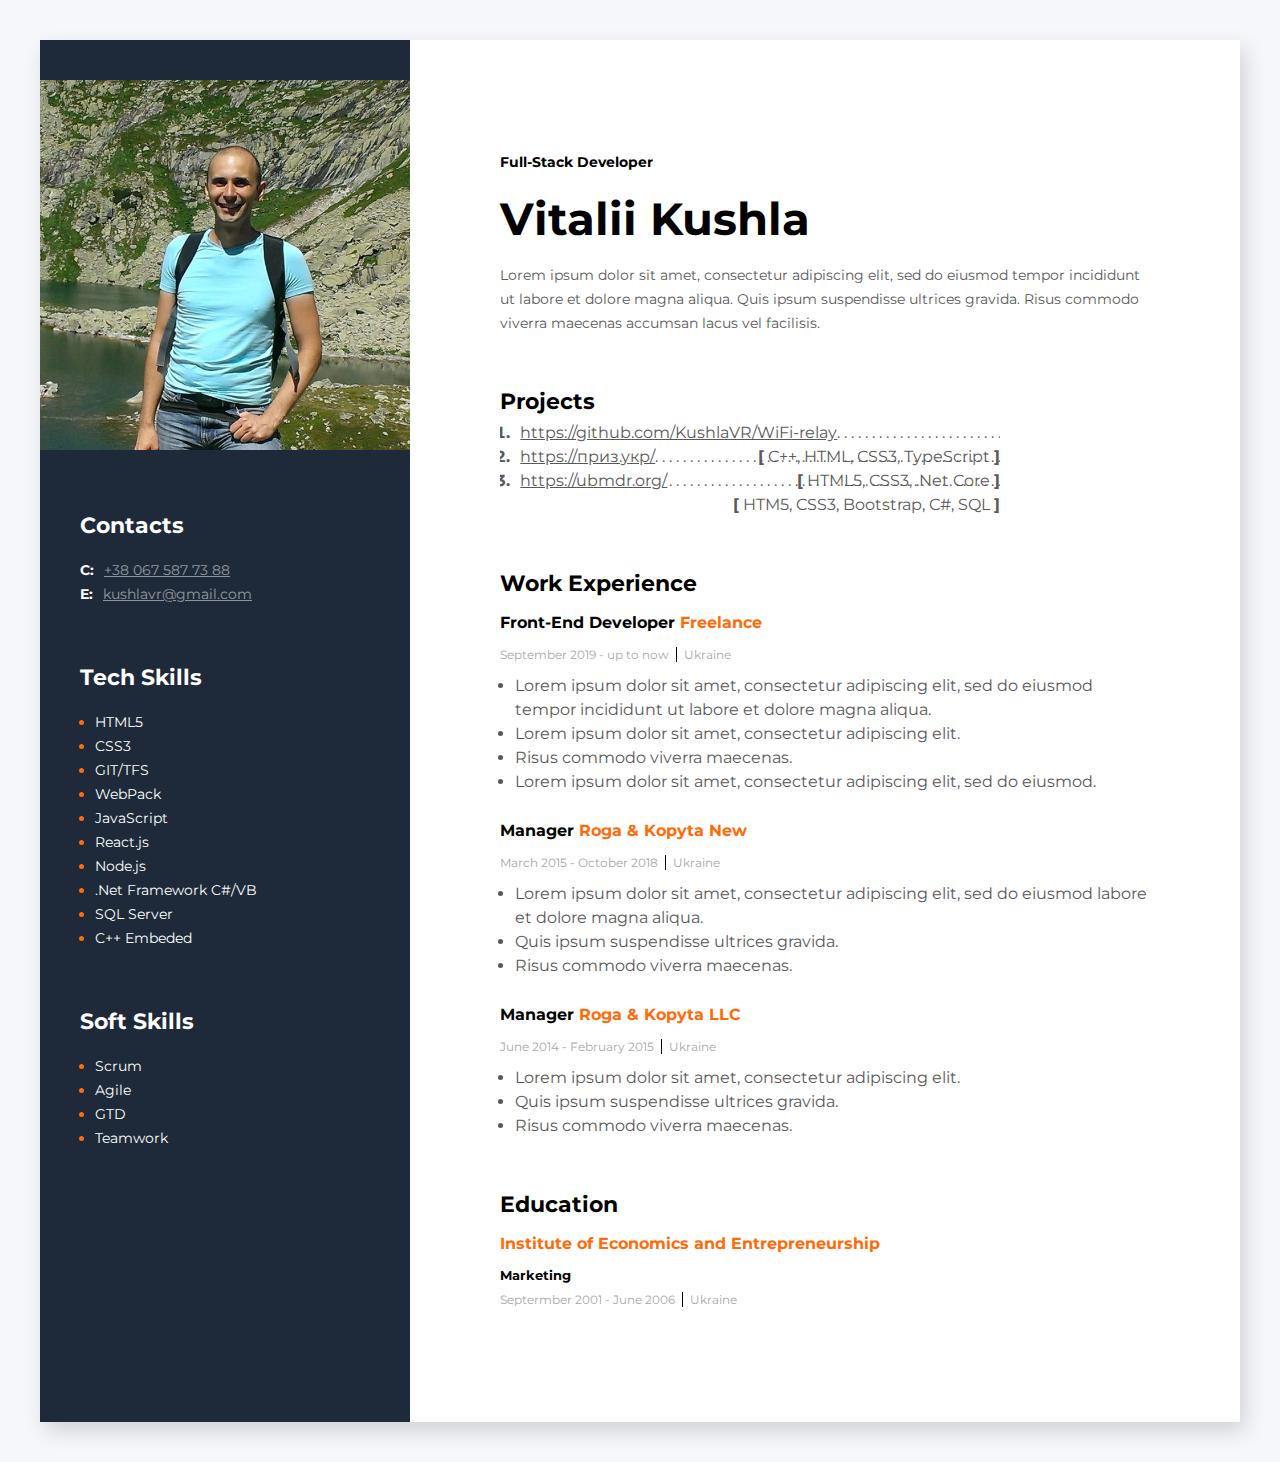
==== index.html @ 1853c023 "Update index.html" ====
<!DOCTYPE html>
<html lang="en">

<head>
    <meta charset="UTF-8" />
    <meta name="viewport" content="width=device-width, initial-scale=1.0" />
    <meta http-equiv="X-UA-Compatible" content="ie=edge" />
    <link href="https://fonts.googleapis.com/css?family=Montserrat:400,700,900&display=swap&subset=cyrillic" rel="stylesheet">
    <link rel="stylesheet" href="css/style.css">
    <title>Vitalii Kushla: Full-Stack Developer</title>
</head>

<body>
    <!-- Main container -->
    <div class="wrapper">
        <aside class="sidebar">
            <img src="img/photo.jpg" alt="Photo - Vitalii Kushla" class="my-photo" />
            <!-- Contacts container -->
            <div class="side-block">
                <h3>Contacts</h3>
                <div><span class="type">C:</span><a href="tel:380675877388">+38 067 587 73 88</a></div>
                <div><span class="type">E:</span><a href="mailto:kushlavr@gmail.com">kushlavr@gmail.com</a></div>
            </div>
            <!-- Tech Skills container -->
            <div class="side-block">
                <h3>Tech Skills</h3>
                <ul>
                    <li><span>HTML5</span></li>
                    <li><span>CSS3</span></li>
                    <li><span>GIT/TFS</span></li>
                    <li><span>WebPack</span></li>
                    <li><span>JavaScript</span></li>
                    <li><span>React.js</span></li>
                    <li><span>Node.js</span></li>
                    <li><span>.Net Framework C#/VB</span></li>
                    <li><span>SQL Server</span></li>
                    <li><span>C++ Embeded</span></li>
                </ul>
            </div>
            <!-- Soft Skills container -->
            <div class="side-block">
                <h3>Soft Skills</h3>
                <ul>
                    <li><span>Scrum</span></li>
                    <li><span>Agile</span></li>
                    <li><span>GTD</span></li>
                    <li><span>Teamwork</span></li>
                </ul>
            </div>
        </aside>

        <div class="main-container">

            <!-- About me container -->
            <div>
                <h2>Full-Stack Developer</h2>
                <h1>Vitalii Kushla</h1>
                <p>Lorem ipsum dolor sit amet, consectetur adipiscing elit, sed do eiusmod tempor incididunt ut labore
                    et
                    dolore magna aliqua. Quis ipsum suspendisse ultrices gravida. Risus commodo viverra maecenas
                    accumsan
                    lacus vel facilisis. </p>

            </div>

            <!-- Projects container -->
            <div class="container">
                <h3>Projects</h3>
                <div>
                    <ol class="projects">
                        <li><a href="https://github.com/KushlaVR/WiFi-relay" target="_blank">https://github.com/KushlaVR/WiFi-relay</a>
                            <span><b>[</b> C++, HTML, CSS3, TypeScript <b>]</b> </span>
                        </li>
                        <li><a href="https://приз.укр/" target="_blank">https://приз.укр/</a>
                            <span><b>[</b> HTML5, CSS3, .Net Core <b>]</b></span>
                        </li>
                        <li><a href="https://ubmdr.org/" target="_blank">https://ubmdr.org/</a>
                            <span><b>[</b> HTM5, CSS3, Bootstrap, C#, SQL <b>]</b></span>
                        </li>
                    </ol>
                </div>
            </div>

            <!-- Work Experience container -->
            <div class="container">
                <h3>Work Experience</h3>
                <!-- Front-End Developer Freelance  -->
                <div>
                    <h4>Front-End Developer <span>Freelance</span></h4>
                    <span class="date">September 2019 - up to now</span><span class="country">Ukraine</span>
                    <ul>
                        <li>Lorem ipsum dolor sit amet, consectetur adipiscing elit, sed do eiusmod tempor incididunt ut
                            labore et dolore magna aliqua. </li>
                        <li>Lorem ipsum dolor sit amet, consectetur adipiscing elit.</li>
                        <li>Risus commodo viverra maecenas. </li>
                        <li>Lorem ipsum dolor sit amet, consectetur adipiscing elit, sed do eiusmod. </li>
                    </ul>
                </div>

                <!-- Manager Roga & Kopyta New    -->
                <div>
                    <h4>Manager <span>Roga & Kopyta New</span></h4>
                    <span class="date">March 2015 - October 2018</span><span class="country">Ukraine</span>
                    <ul>
                        <li>Lorem ipsum dolor sit amet, consectetur adipiscing elit, sed do eiusmod labore et dolore
                            magna
                            aliqua. </li>
                        <li>Quis ipsum suspendisse ultrices gravida.</li>
                        <li>Risus commodo viverra maecenas.</li>
                    </ul>
                </div>

                <!-- Manager Roga & Kopyta LLC    -->
                <div>
                    <h4>Manager <span>Roga & Kopyta LLC</span></h4>
                    <span class="date">June 2014 - February 2015</span><span class="country">Ukraine</span>
                    <ul>
                        <li>Lorem ipsum dolor sit amet, consectetur adipiscing elit.</li>
                        <li>Quis ipsum suspendisse ultrices gravida.</li>
                        <li>Risus commodo viverra maecenas.</li>
                    </ul>
                </div>

            </div>

            <!-- Education container -->
            <div  class="container">
                <h3>Education</h3>
                <div>
                    <h4><span>Institute of Economics and Entrepreneurship</span></h4>
                    <h5>Marketing</h5>
                    <span class="date">Septermber 2001 - June 2006</span><span class="country">Ukraine</span>
                </div>
            </div>
        </div>

    </div>

</body>

</html>
---- css/style.css ----
*{
    padding: 0;
    margin: 0;
    box-sizing: border-box;
}
body{
    background-color: #f5f7fa;
    padding: 40px;
    font-family: Montserrat;
}

.wrapper{
    background-color: #ffffff;
    display: flex;
    box-shadow: 5px 9px 20px rgba(0, 0, 0, 0.15);
}

.sidebar {
    background-color: #1e2939;
    color: #ffffff;
    width: 370px;
    padding: 40px 0;
}

.my-photo{
    width: 370px;

}

.side-block{
    margin: 60px 40px 0 40px;
    font-weight: 400;
    font-size: 14px;
    line-height: 24px;
}

.side-block h3{
    font-size: 22px;
    font-weight: 700;
    margin-bottom: 20px;
}

.side-block a{
    color: #ffffff;
    font-family: Montserrat;
    opacity: 0.5;
}

.side-block .type{
    color: #ffffff;
    font-family: Montserrat;
    font-weight: 700;
    text-transform: uppercase;
    margin-right: 10px;
}

.side-block ul li{
    margin-left: 15px;
    color: #ff6b08;
}

.side-block ul li span{
    color:white;
}


.main-container{
    padding: 110px 90px;
    color: #000000;
    line-height: 24px;
}

.main-container p{
    color: #595959;
    font-size: 14px;
    font-weight: 400;
    margin-bottom: 10px;
}

.main-container h1{
    font-size: 45px;
    font-weight: 700;
    line-height: 89px;
}

.main-container h2{
    font-size: 14px;
    font-weight: 700;
}

.main-container h3{
    font-size: 22px;
    font-weight: 700;
    margin-bottom: 5px;
}

.main-container h4{
    font-size: 16px;
    font-weight: 700;
    margin-bottom: 7px;
    margin-top: 15px;
}

.main-container h4 span{
    color: #ff6b08;
}

.main-container .container .date{
    font-size: 12px; 
    color: #a8a8a8;
    padding-right: 7px;
    border-right: 1px solid black;
    margin-top: 7px;
    margin-bottom: 7px;
}

.main-container .container .country{
    font-size: 12px; 
    color: #a8a8a8;
    padding-left: 7px;
    margin-top: 7px;
    margin-bottom: 7px;
}

.main-container .container{
    margin-top: 55px;
}

.main-container .container ul,
.main-container .container ol{
    margin-top: 7px;
    margin-bottom: 25px;
}



.main-container .container ul li{
    margin-left: 15px;
    color: #595959;
    font-weight: 400;
}

.main-container .container ol li{
    margin-left: 15px;
    color: #595959;
}

.container ol.projects{
    overflow: hidden;
    min-width: 400px;
    margin-right: 150px;
    font-weight: 700;
}

.container ol.projects li::before{
    float: left;
    width: 0;
    white-space: nowrap;
    font-weight: 400;
    content: ". . . . . . . . . . . . . . . . . . . . . . . . . . . . . . . . . . . . . . . . . . . . . . . . . . . . . . . . . . . . . . . . . . . . . . . . . . . . . . "
                ". . . . . . . . . . . . . . . . . . . . . . . . . . . . . . . . . . . . . . . . . . . . . . . . . . . . . . . . . . . . . . . . . . . . . . . . . . . . . . "
                ". . . . . . . . . . . . . . . . . . . . . . . . . . . . . . . . . . . . . . . . . . . . . . . . . . . . . . . . . . . . . . . . . . . . . . . . . . . . . . "
}

/*Назву елемента замальовуємо фоном списку, щоб перекрити крапочки*/
.container ol.projects li a {
    padding-left: 0.33em;
    background: white;
    color: #595959;
    font-weight: 400;
}

/*Опис елемента замальовуємо фоном списку, щоб перекрити крапочки*/
.container ol.projects li span {
    float: right;
    padding-left: 0.33em;
    background: white;
    font-weight: 400;
}
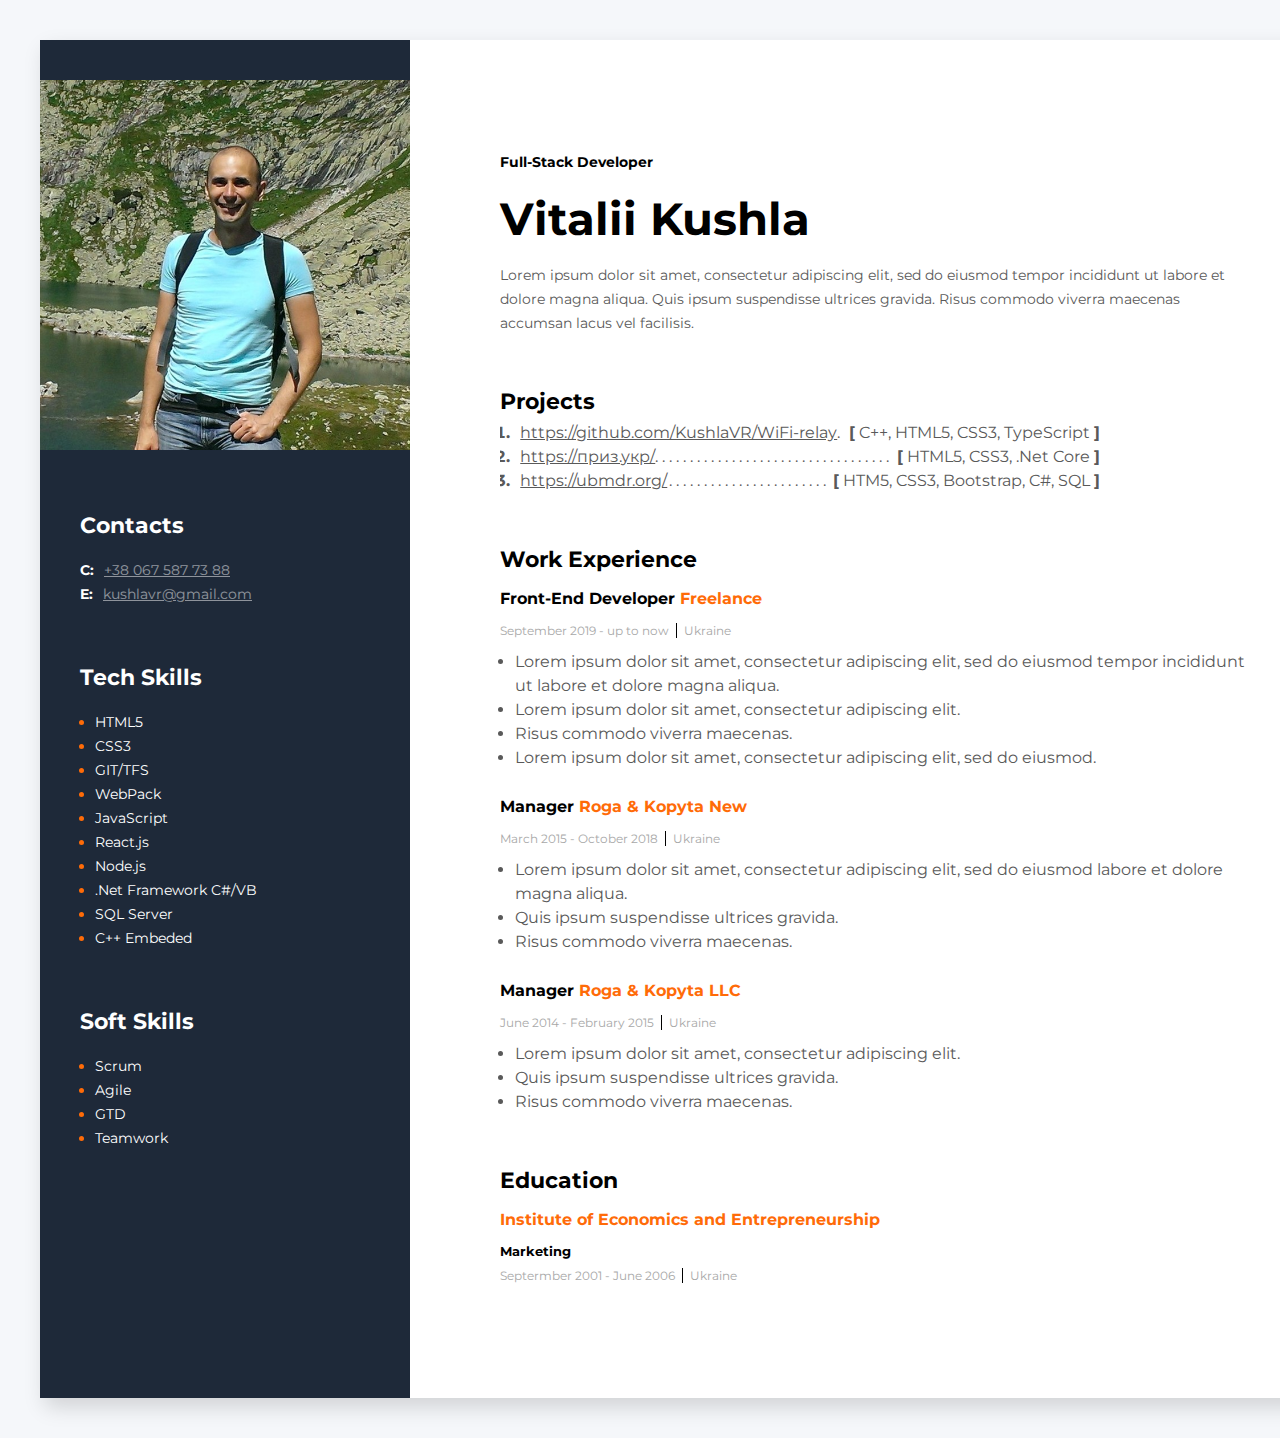
==== commit 80d8c8a6: "Update index.html" ====
--- a/index.html
+++ b/index.html
@@ -69,7 +69,7 @@
                 <div>
                     <ol class="projects">
                         <li><a href="https://github.com/KushlaVR/WiFi-relay" target="_blank">https://github.com/KushlaVR/WiFi-relay</a>
-                            <span><b>[</b> C++, HTML, CSS3, TypeScript <b>]</b> </span>
+                            <span><b>[</b> C++, HTML5, CSS3, TypeScript <b>]</b> </span>
                         </li>
                         <li><a href="https://приз.укр/" target="_blank">https://приз.укр/</a>
                             <span><b>[</b> HTML5, CSS3, .Net Core <b>]</b></span>
--- a/css/style.css
+++ b/css/style.css
@@ -13,6 +13,7 @@
     background-color: #ffffff;
     display: flex;
     box-shadow: 5px 9px 20px rgba(0, 0, 0, 0.15);
+    min-width: 1300px;
 }
 
 .sidebar {
@@ -176,4 +177,4 @@
     padding-left: 0.33em;
     background: white;
     font-weight: 400;
-}+}
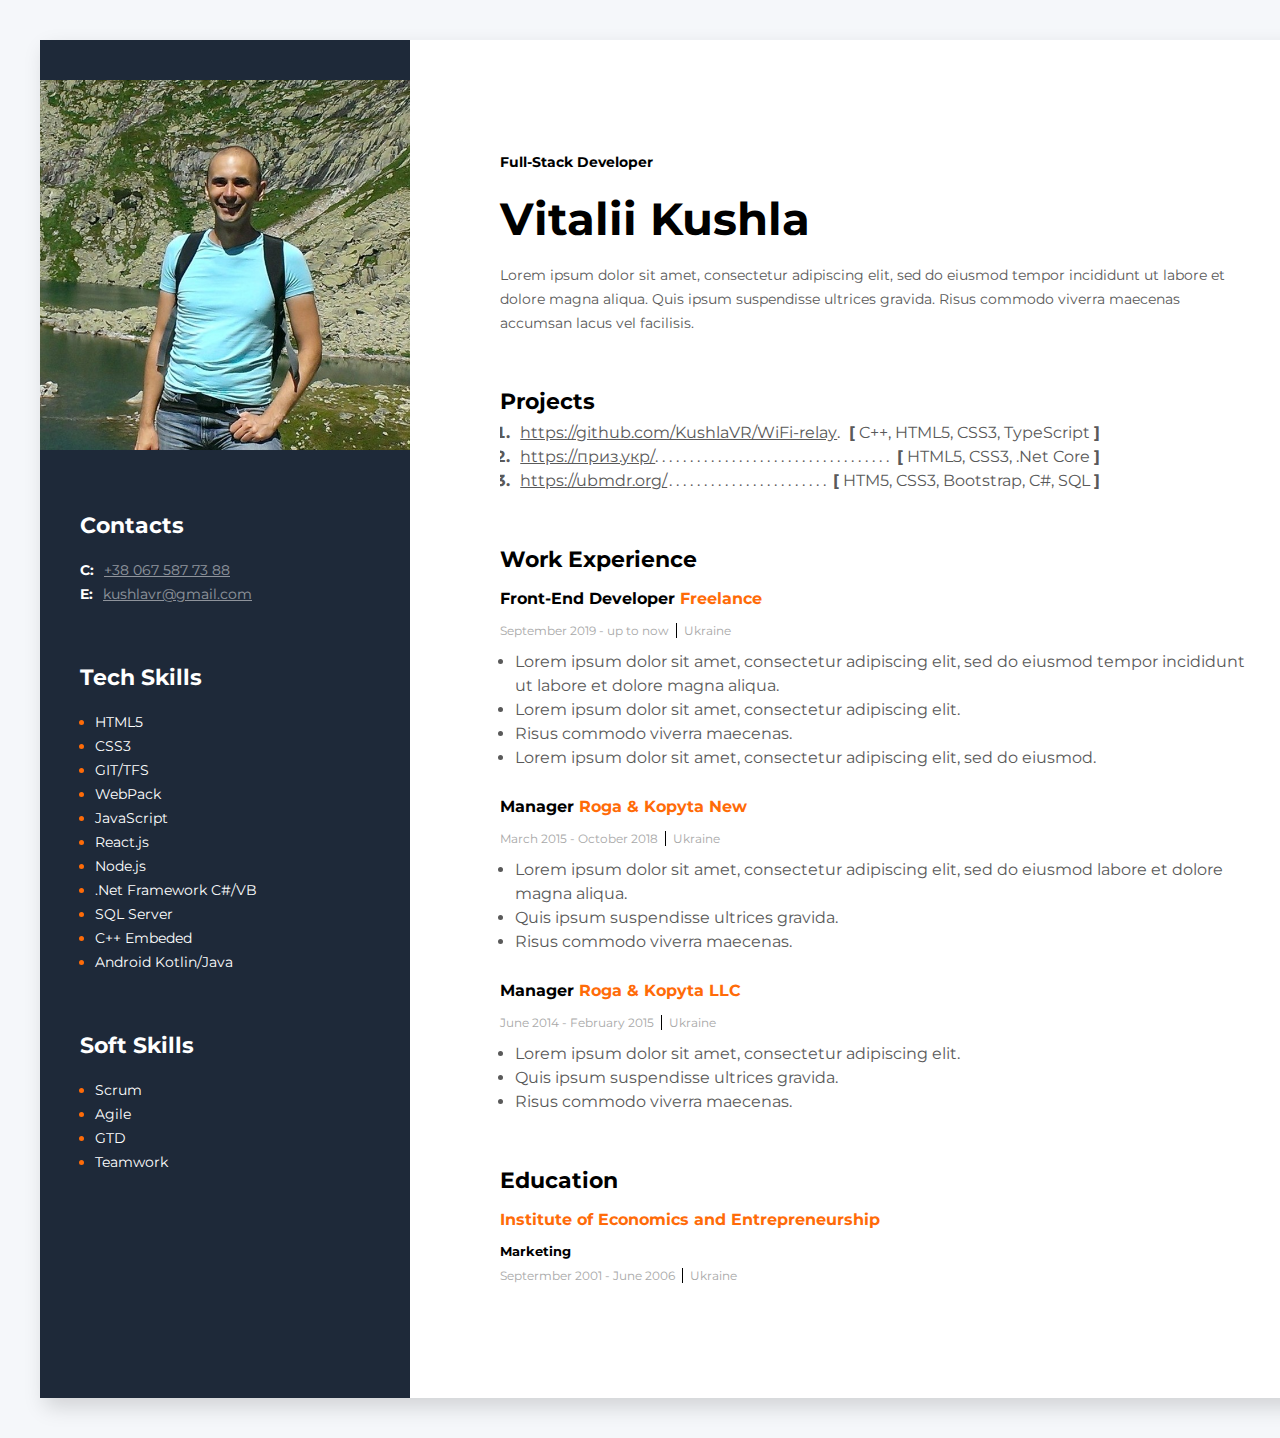
==== commit eb1a621a: "Update index.html" ====
--- a/index.html
+++ b/index.html
@@ -35,6 +35,7 @@
                     <li><span>.Net Framework C#/VB</span></li>
                     <li><span>SQL Server</span></li>
                     <li><span>C++ Embeded</span></li>
+                    <li><span>Android Kotlin/Java</span></li>
                 </ul>
             </div>
             <!-- Soft Skills container -->
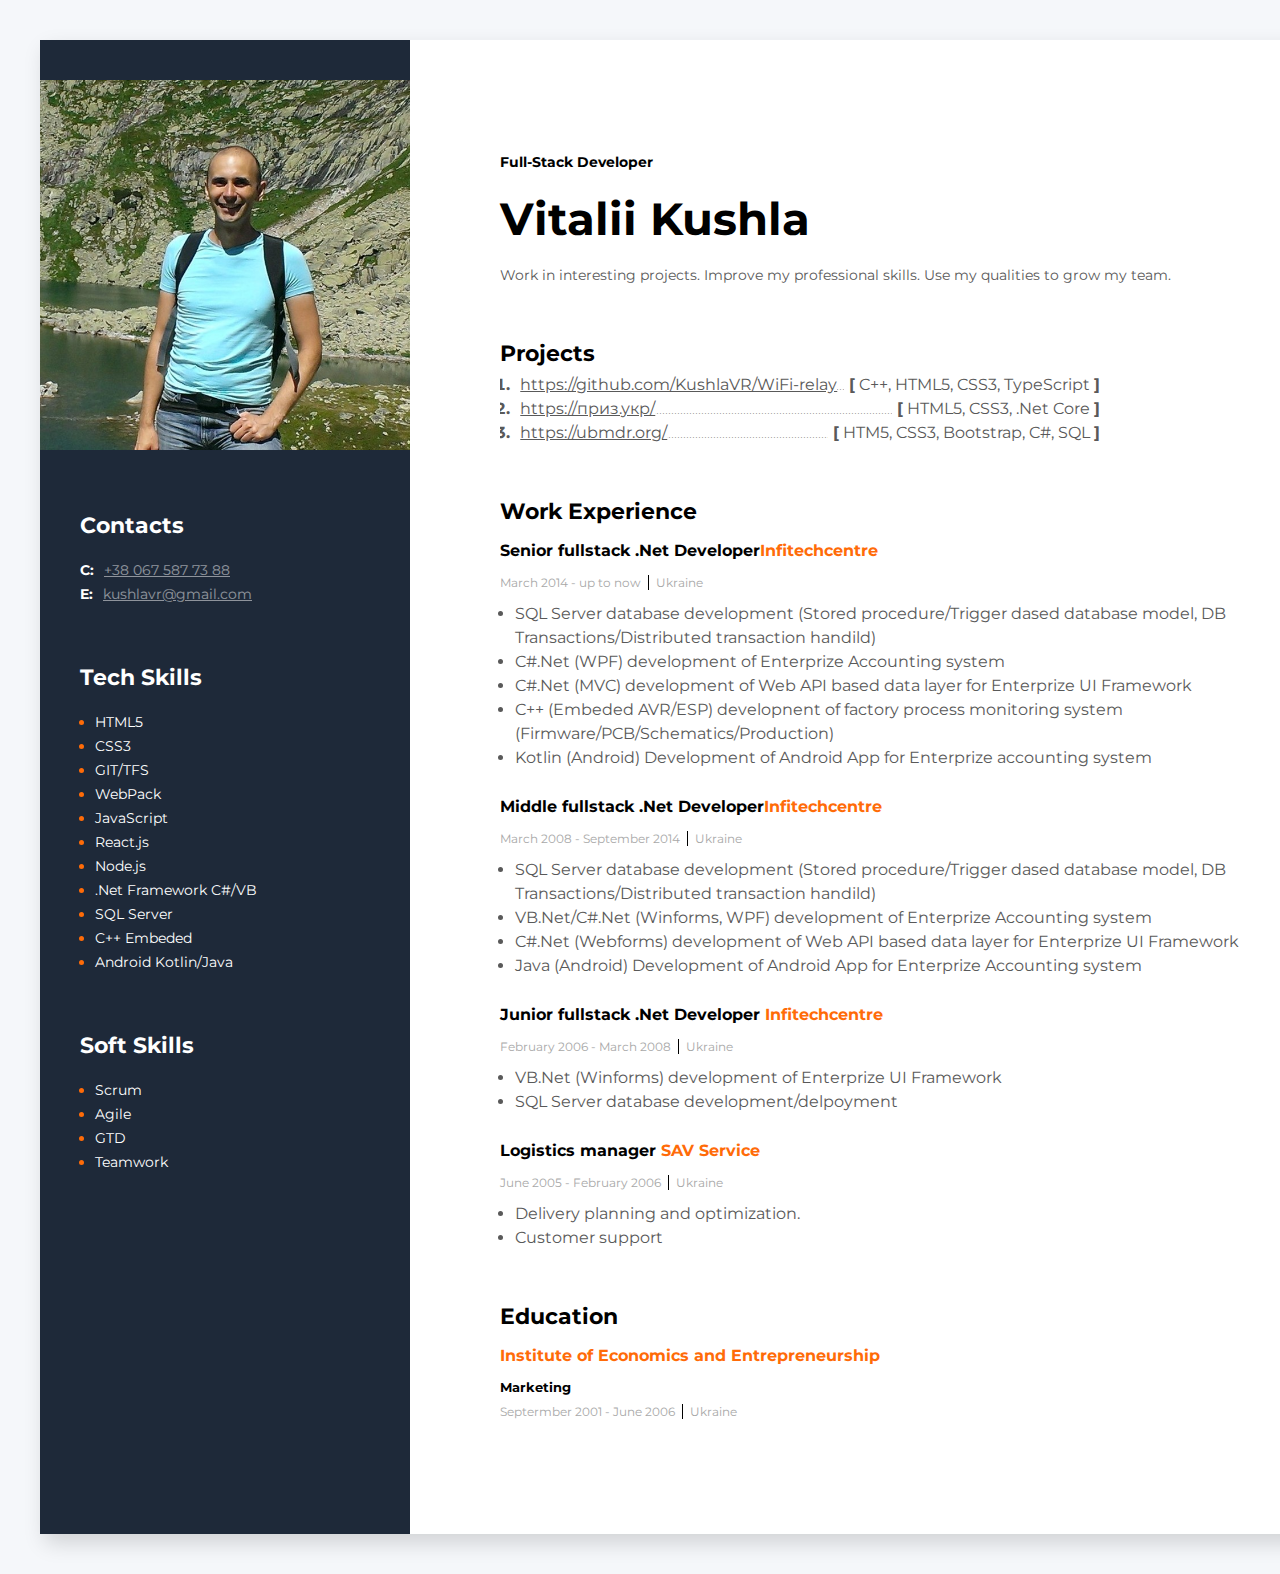
==== commit 32e0b658: "Update index.html" ====
--- a/index.html
+++ b/index.html
@@ -56,11 +56,9 @@
             <div>
                 <h2>Full-Stack Developer</h2>
                 <h1>Vitalii Kushla</h1>
-                <p>Lorem ipsum dolor sit amet, consectetur adipiscing elit, sed do eiusmod tempor incididunt ut labore
-                    et
-                    dolore magna aliqua. Quis ipsum suspendisse ultrices gravida. Risus commodo viverra maecenas
-                    accumsan
-                    lacus vel facilisis. </p>
+                <p>                     
+                    Work in interesting projects. Improve my professional skills. Use my qualities to grow my team.
+                </p>
 
             </div>
 
@@ -85,40 +83,45 @@
             <!-- Work Experience container -->
             <div class="container">
                 <h3>Work Experience</h3>
-                <!-- Front-End Developer Freelance  -->
                 <div>
-                    <h4>Front-End Developer <span>Freelance</span></h4>
-                    <span class="date">September 2019 - up to now</span><span class="country">Ukraine</span>
+                    <h4>Senior fullstack .Net Developer<span>Infitechcentre</span></h4>
+                    <span class="date">March 2014 - up to now</span><span class="country">Ukraine</span>
                     <ul>
-                        <li>Lorem ipsum dolor sit amet, consectetur adipiscing elit, sed do eiusmod tempor incididunt ut
-                            labore et dolore magna aliqua. </li>
-                        <li>Lorem ipsum dolor sit amet, consectetur adipiscing elit.</li>
-                        <li>Risus commodo viverra maecenas. </li>
-                        <li>Lorem ipsum dolor sit amet, consectetur adipiscing elit, sed do eiusmod. </li>
+                        <li>SQL Server database development (Stored procedure/Trigger dased database model, DB Transactions/Distributed transaction handild)</li>
+                        <li>C#.Net (WPF) development of Enterprize Accounting system</li>
+                        <li>C#.Net (MVC) development of Web API based data layer for Enterprize UI Framework</li>
+                        <li>C++ (Embeded AVR/ESP) developnent of factory process monitoring system (Firmware/PCB/Schematics/Production)</li>
+                        <li>Kotlin (Android) Development of Android App for Enterprize accounting system</li>
+                    </ul>
+                </div>
+                <div>
+                    <h4>Middle fullstack .Net Developer<span>Infitechcentre</span></h4>
+                    <span class="date">March 2008 - September 2014</span><span class="country">Ukraine</span>
+                    <ul>
+                        <li>SQL Server database development (Stored procedure/Trigger dased database model, DB Transactions/Distributed transaction handild)</li>
+                        <li>VB.Net/C#.Net (Winforms, WPF) development of Enterprize Accounting system</li>
+                        <li>C#.Net (Webforms) development of Web API based data layer for Enterprize UI Framework</li>
+                        <li>Java (Android) Development of Android App for Enterprize Accounting system</li>
                     </ul>
                 </div>
 
                 <!-- Manager Roga & Kopyta New    -->
                 <div>
-                    <h4>Manager <span>Roga & Kopyta New</span></h4>
-                    <span class="date">March 2015 - October 2018</span><span class="country">Ukraine</span>
+                    <h4>Junior fullstack .Net Developer <span>Infitechcentre</span></h4>
+                    <span class="date">February 2006 - March 2008</span><span class="country">Ukraine</span>
                     <ul>
-                        <li>Lorem ipsum dolor sit amet, consectetur adipiscing elit, sed do eiusmod labore et dolore
-                            magna
-                            aliqua. </li>
-                        <li>Quis ipsum suspendisse ultrices gravida.</li>
-                        <li>Risus commodo viverra maecenas.</li>
+                        <li>VB.Net (Winforms) development of Enterprize UI Framework</li>
+                        <li>SQL Server database development/delpoyment</li>
                     </ul>
                 </div>
 
                 <!-- Manager Roga & Kopyta LLC    -->
                 <div>
-                    <h4>Manager <span>Roga & Kopyta LLC</span></h4>
-                    <span class="date">June 2014 - February 2015</span><span class="country">Ukraine</span>
+                    <h4>Logistics manager <span>SAV Service</span></h4>
+                    <span class="date">June 2005 - February 2006</span><span class="country">Ukraine</span>
                     <ul>
-                        <li>Lorem ipsum dolor sit amet, consectetur adipiscing elit.</li>
-                        <li>Quis ipsum suspendisse ultrices gravida.</li>
-                        <li>Risus commodo viverra maecenas.</li>
+                        <li>Delivery planning and optimization.</li>
+                        <li>Customer support</li>
                     </ul>
                 </div>
 
--- a/css/style.css
+++ b/css/style.css
@@ -14,6 +14,8 @@
     display: flex;
     box-shadow: 5px 9px 20px rgba(0, 0, 0, 0.15);
     min-width: 1300px;
+    max-width: 1500px;
+    margin: 0 auto;
 }
 
 .sidebar {
@@ -64,48 +66,41 @@
     color:white;
 }
 
-
+/*Стилі лівого блоку class="main-container"*/
 .main-container{
     padding: 110px 90px;
     color: #000000;
     line-height: 24px;
 }
-
 .main-container p{
     color: #595959;
     font-size: 14px;
     font-weight: 400;
     margin-bottom: 10px;
 }
-
 .main-container h1{
     font-size: 45px;
     font-weight: 700;
     line-height: 89px;
 }
-
 .main-container h2{
     font-size: 14px;
     font-weight: 700;
 }
-
 .main-container h3{
     font-size: 22px;
     font-weight: 700;
     margin-bottom: 5px;
 }
-
 .main-container h4{
     font-size: 16px;
     font-weight: 700;
     margin-bottom: 7px;
     margin-top: 15px;
 }
-
 .main-container h4 span{
     color: #ff6b08;
 }
-
 .main-container .container .date{
     font-size: 12px; 
     color: #a8a8a8;
@@ -114,7 +109,6 @@
     margin-top: 7px;
     margin-bottom: 7px;
 }
-
 .main-container .container .country{
     font-size: 12px; 
     color: #a8a8a8;
@@ -157,10 +151,9 @@
     float: left;
     width: 0;
     white-space: nowrap;
-    font-weight: 400;
-    content: ". . . . . . . . . . . . . . . . . . . . . . . . . . . . . . . . . . . . . . . . . . . . . . . . . . . . . . . . . . . . . . . . . . . . . . . . . . . . . . "
-                ". . . . . . . . . . . . . . . . . . . . . . . . . . . . . . . . . . . . . . . . . . . . . . . . . . . . . . . . . . . . . . . . . . . . . . . . . . . . . . "
-                ". . . . . . . . . . . . . . . . . . . . . . . . . . . . . . . . . . . . . . . . . . . . . . . . . . . . . . . . . . . . . . . . . . . . . . . . . . . . . . "
+    font-weight: 100;
+    color: #595959;
+    content: "............................................................................................................................................................................................"
 }
 
 /*Назву елемента замальовуємо фоном списку, щоб перекрити крапочки*/
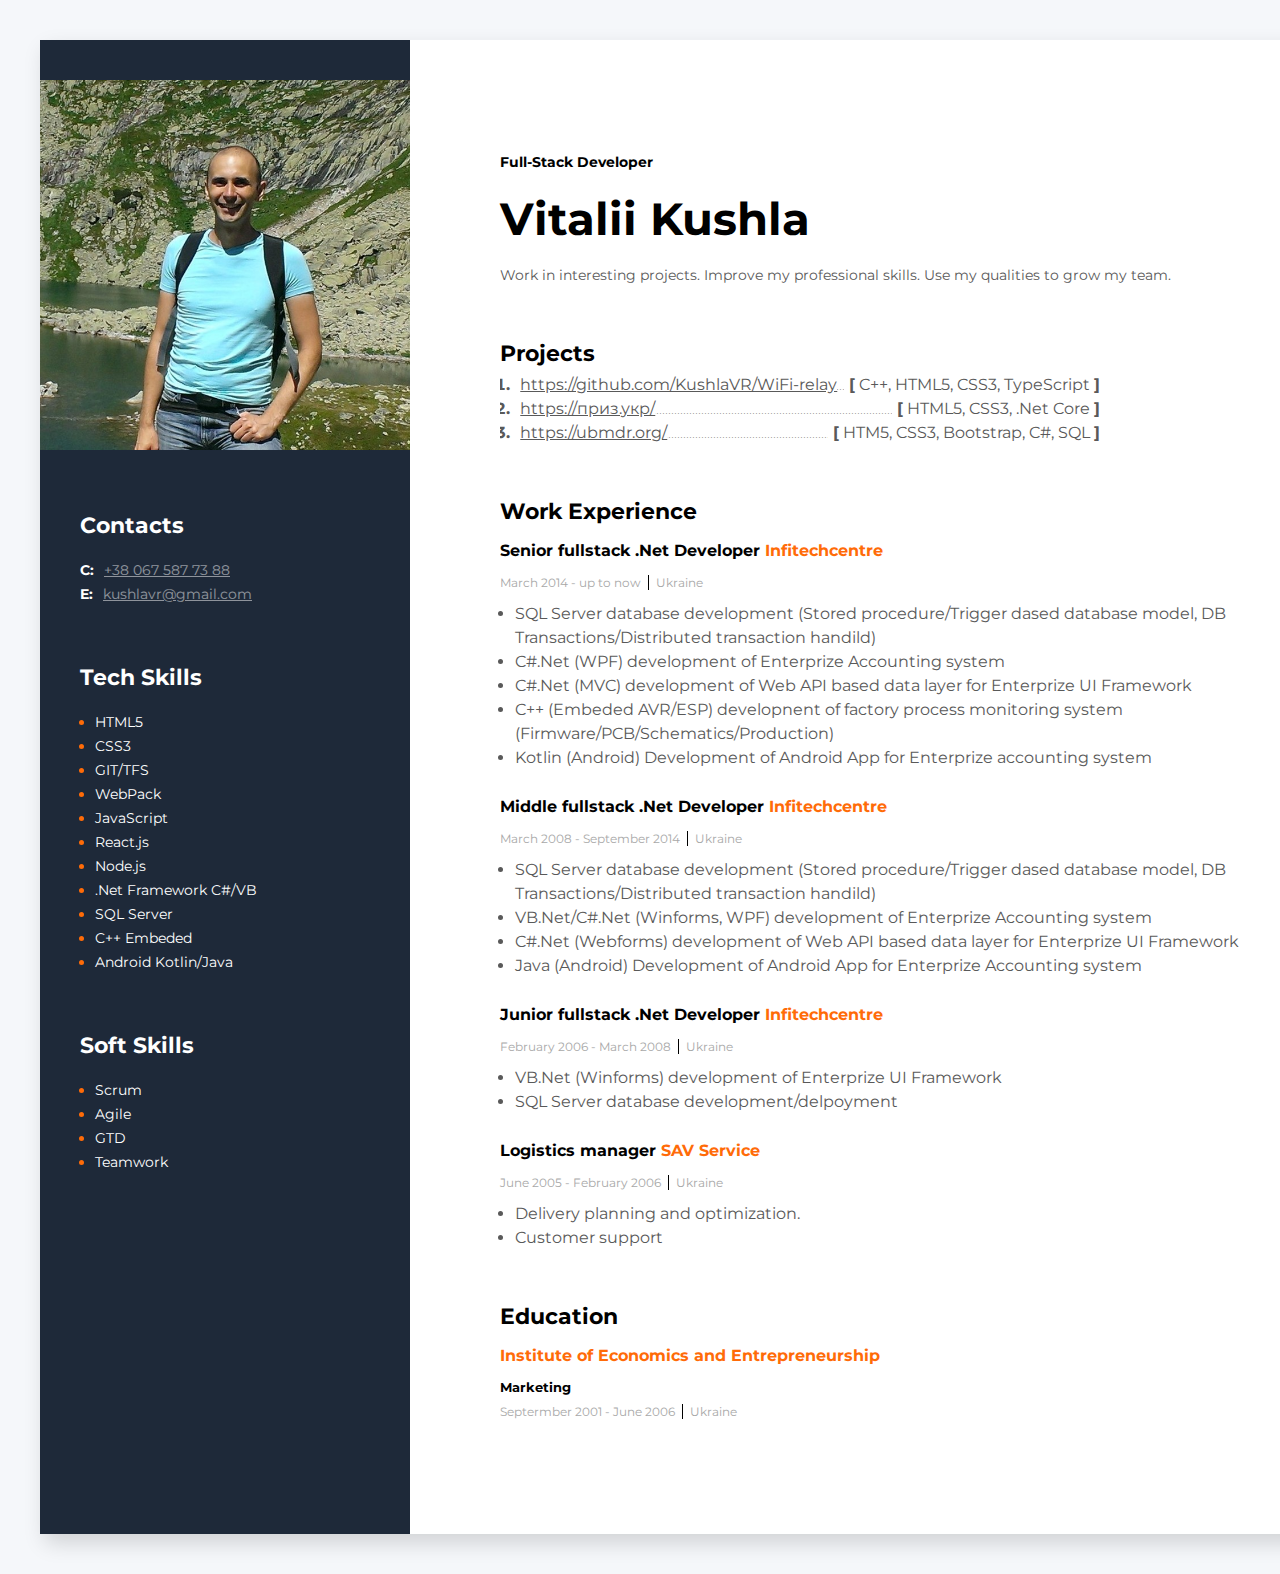
==== commit f8faf7b8: "Update index.html" ====
--- a/index.html
+++ b/index.html
@@ -84,7 +84,7 @@
             <div class="container">
                 <h3>Work Experience</h3>
                 <div>
-                    <h4>Senior fullstack .Net Developer<span>Infitechcentre</span></h4>
+                    <h4>Senior fullstack .Net Developer <span>Infitechcentre</span></h4>
                     <span class="date">March 2014 - up to now</span><span class="country">Ukraine</span>
                     <ul>
                         <li>SQL Server database development (Stored procedure/Trigger dased database model, DB Transactions/Distributed transaction handild)</li>
@@ -95,7 +95,7 @@
                     </ul>
                 </div>
                 <div>
-                    <h4>Middle fullstack .Net Developer<span>Infitechcentre</span></h4>
+                    <h4>Middle fullstack .Net Developer <span>Infitechcentre</span></h4>
                     <span class="date">March 2008 - September 2014</span><span class="country">Ukraine</span>
                     <ul>
                         <li>SQL Server database development (Stored procedure/Trigger dased database model, DB Transactions/Distributed transaction handild)</li>
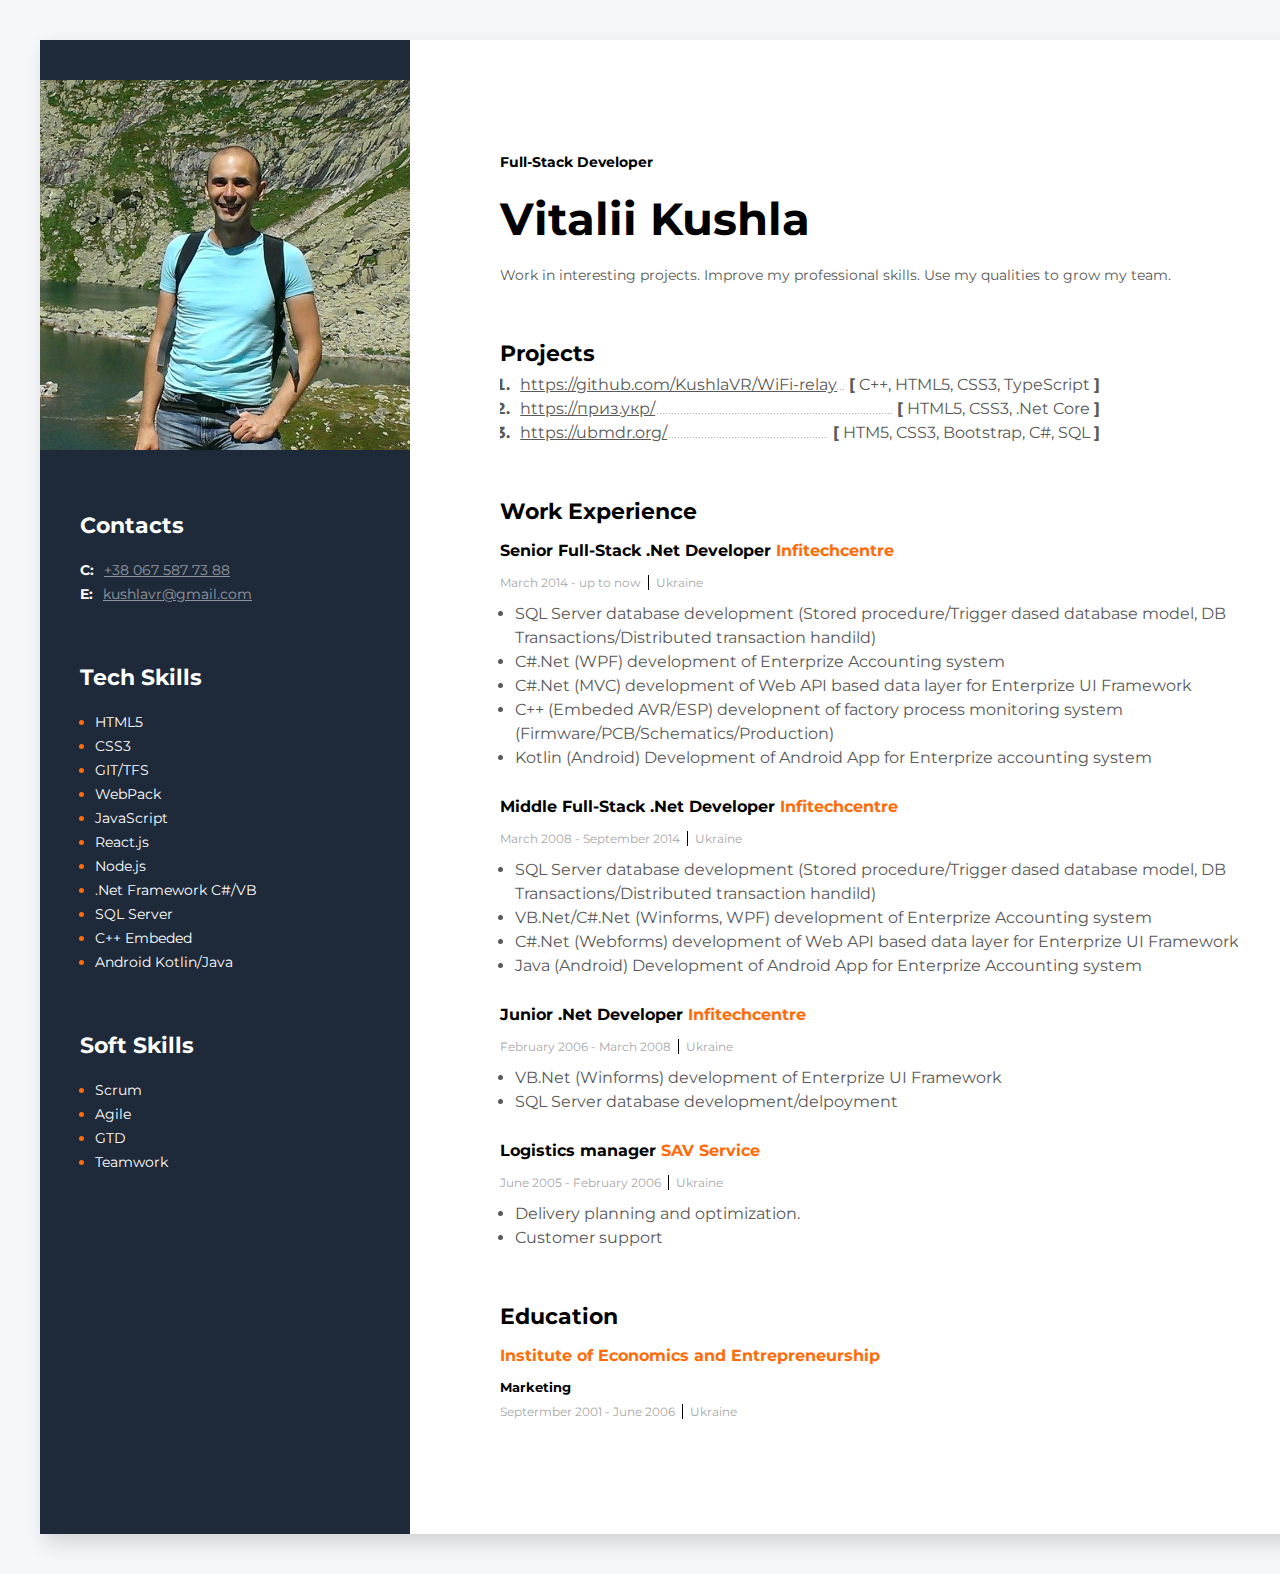
==== commit f4604ede: "Update index.html" ====
--- a/index.html
+++ b/index.html
@@ -84,7 +84,7 @@
             <div class="container">
                 <h3>Work Experience</h3>
                 <div>
-                    <h4>Senior fullstack .Net Developer <span>Infitechcentre</span></h4>
+                    <h4>Senior Full-Stack .Net Developer <span>Infitechcentre</span></h4>
                     <span class="date">March 2014 - up to now</span><span class="country">Ukraine</span>
                     <ul>
                         <li>SQL Server database development (Stored procedure/Trigger dased database model, DB Transactions/Distributed transaction handild)</li>
@@ -95,7 +95,7 @@
                     </ul>
                 </div>
                 <div>
-                    <h4>Middle fullstack .Net Developer <span>Infitechcentre</span></h4>
+                    <h4>Middle Full-Stack .Net Developer <span>Infitechcentre</span></h4>
                     <span class="date">March 2008 - September 2014</span><span class="country">Ukraine</span>
                     <ul>
                         <li>SQL Server database development (Stored procedure/Trigger dased database model, DB Transactions/Distributed transaction handild)</li>
@@ -107,7 +107,7 @@
 
                 <!-- Manager Roga & Kopyta New    -->
                 <div>
-                    <h4>Junior fullstack .Net Developer <span>Infitechcentre</span></h4>
+                    <h4>Junior .Net Developer <span>Infitechcentre</span></h4>
                     <span class="date">February 2006 - March 2008</span><span class="country">Ukraine</span>
                     <ul>
                         <li>VB.Net (Winforms) development of Enterprize UI Framework</li>
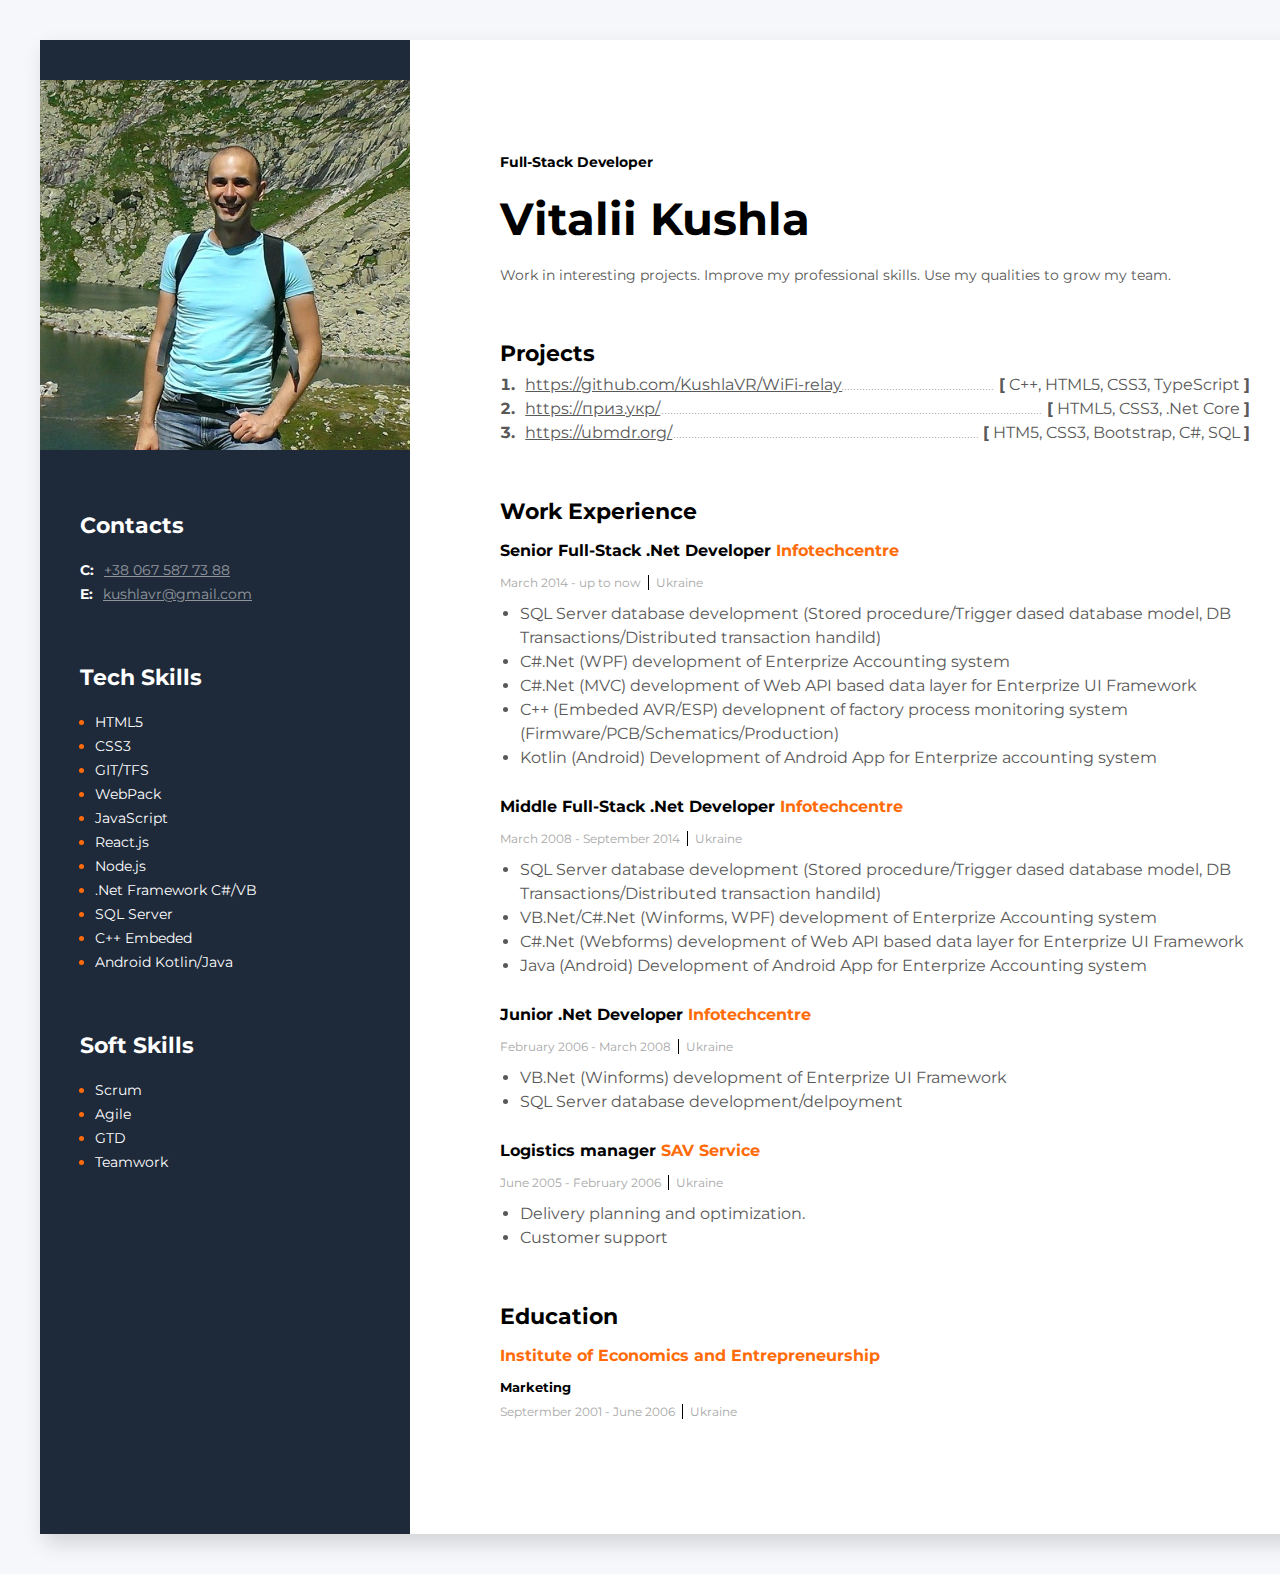
==== commit 8d2db186: "Update index.html" ====
--- a/index.html
+++ b/index.html
@@ -84,7 +84,7 @@
             <div class="container">
                 <h3>Work Experience</h3>
                 <div>
-                    <h4>Senior Full-Stack .Net Developer <span>Infitechcentre</span></h4>
+                    <h4>Senior Full-Stack .Net Developer <span>Infotechcentre</span></h4>
                     <span class="date">March 2014 - up to now</span><span class="country">Ukraine</span>
                     <ul>
                         <li>SQL Server database development (Stored procedure/Trigger dased database model, DB Transactions/Distributed transaction handild)</li>
@@ -95,7 +95,7 @@
                     </ul>
                 </div>
                 <div>
-                    <h4>Middle Full-Stack .Net Developer <span>Infitechcentre</span></h4>
+                    <h4>Middle Full-Stack .Net Developer <span>Infotechcentre</span></h4>
                     <span class="date">March 2008 - September 2014</span><span class="country">Ukraine</span>
                     <ul>
                         <li>SQL Server database development (Stored procedure/Trigger dased database model, DB Transactions/Distributed transaction handild)</li>
@@ -107,7 +107,7 @@
 
                 <!-- Manager Roga & Kopyta New    -->
                 <div>
-                    <h4>Junior .Net Developer <span>Infitechcentre</span></h4>
+                    <h4>Junior .Net Developer <span>Infotechcentre</span></h4>
                     <span class="date">February 2006 - March 2008</span><span class="country">Ukraine</span>
                     <ul>
                         <li>VB.Net (Winforms) development of Enterprize UI Framework</li>
--- a/css/style.css
+++ b/css/style.css
@@ -130,20 +130,20 @@
 
 
 .main-container .container ul li{
-    margin-left: 15px;
+    margin-left: 20px;
     color: #595959;
     font-weight: 400;
 }
 
 .main-container .container ol li{
-    margin-left: 15px;
+    margin-left: 20px;
     color: #595959;
 }
 
 .container ol.projects{
     overflow: hidden;
     min-width: 400px;
-    margin-right: 150px;
+    max-width: 800px;
     font-weight: 700;
 }
 
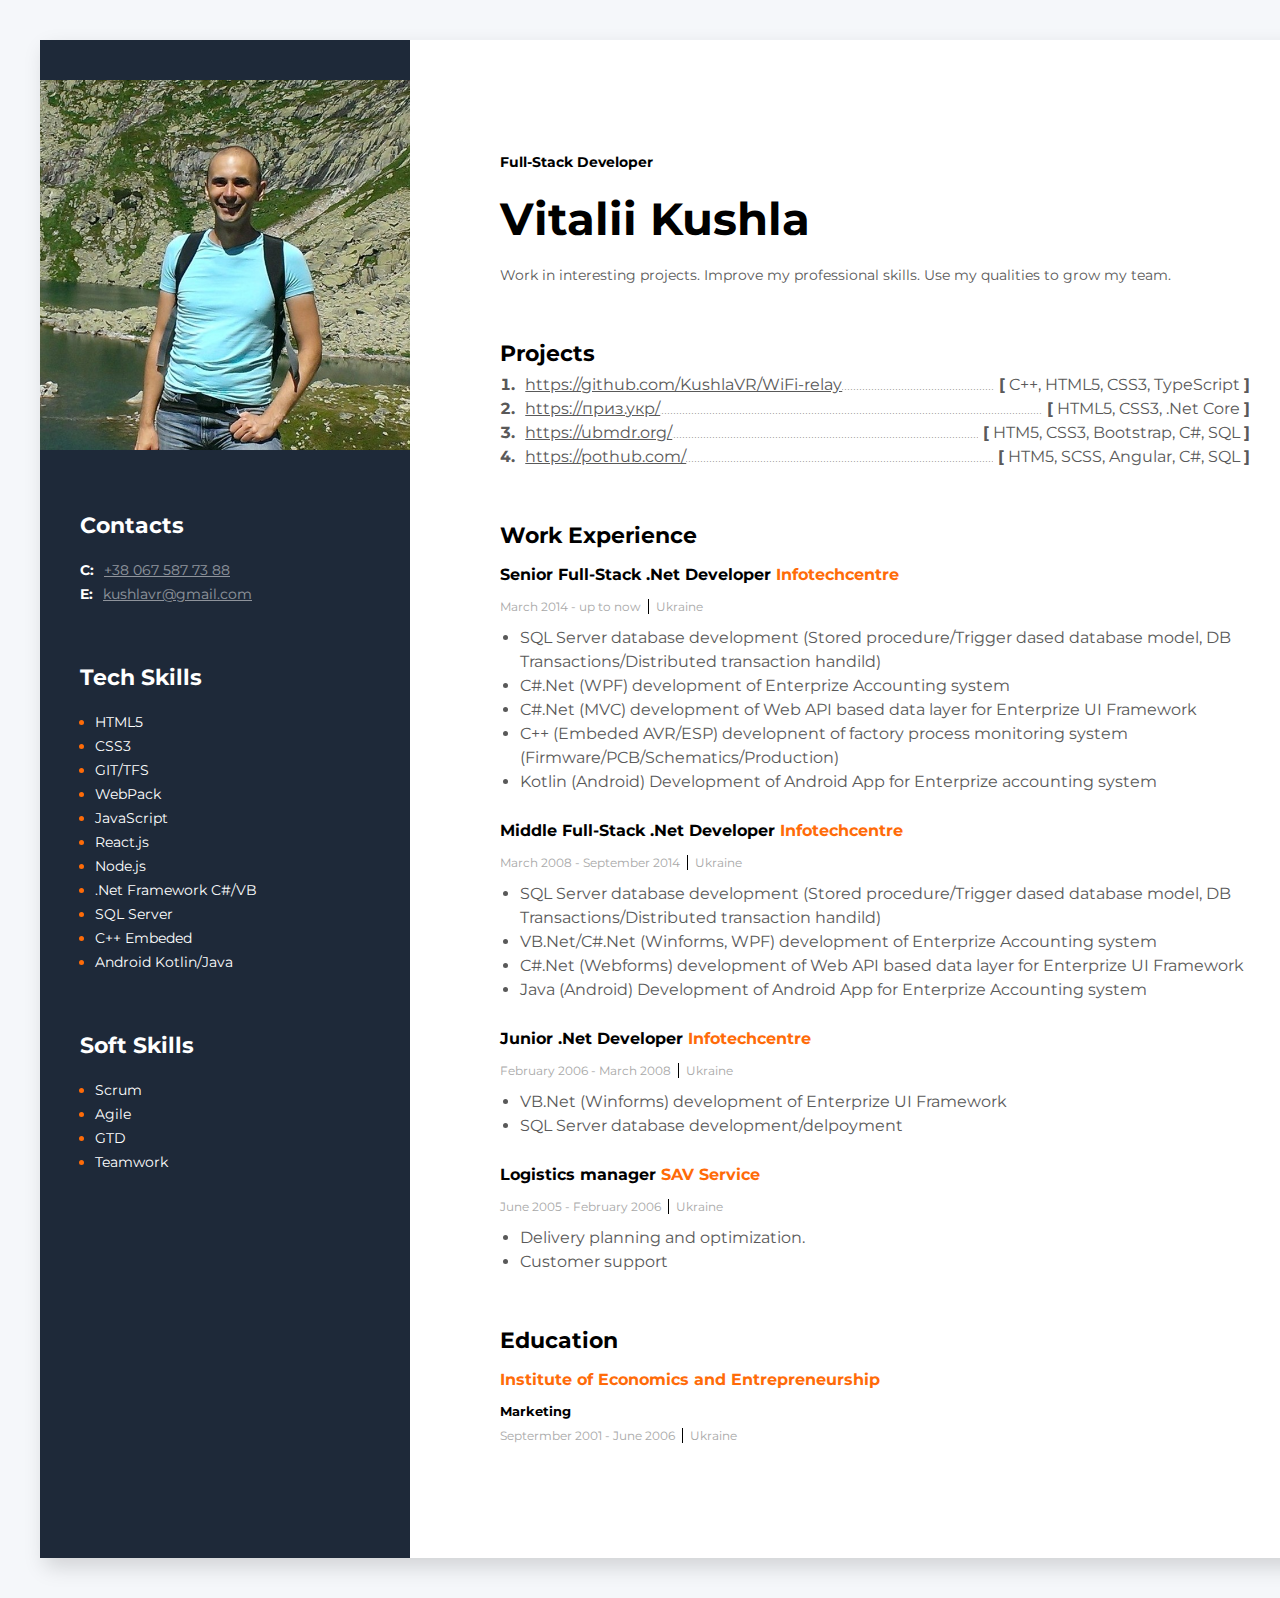
==== commit 7e4b156f: "Update index.html" ====
--- a/index.html
+++ b/index.html
@@ -76,6 +76,9 @@
                         <li><a href="https://ubmdr.org/" target="_blank">https://ubmdr.org/</a>
                             <span><b>[</b> HTM5, CSS3, Bootstrap, C#, SQL <b>]</b></span>
                         </li>
+                        <li><a href="https://pothub.com/" target="_blank">https://pothub.com/</a>
+                            <span><b>[</b> HTM5, SCSS, Angular, C#, SQL <b>]</b></span>
+                        </li>
                     </ol>
                 </div>
             </div>
